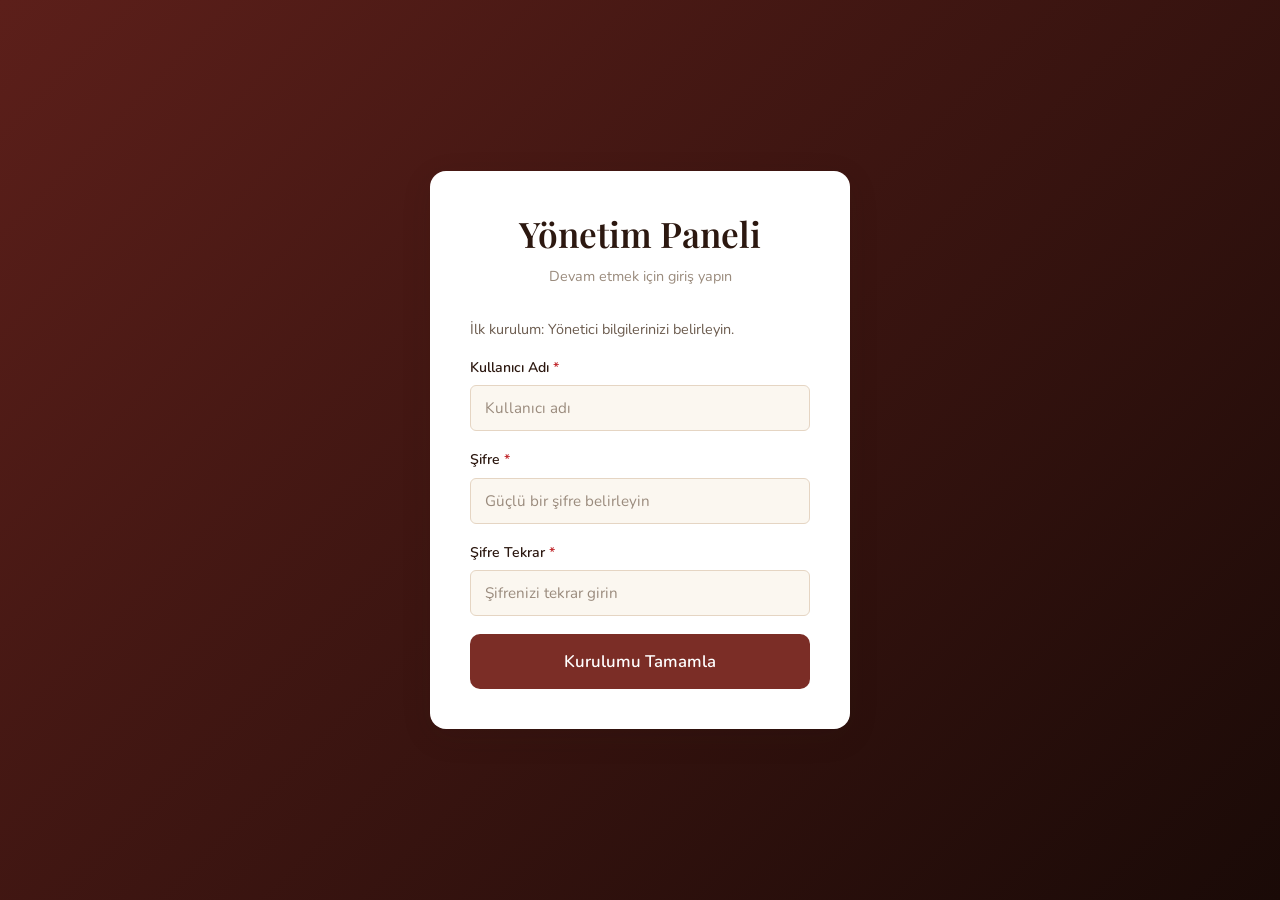
==== violette-y0netim-p4nel.html @ 355cd57f "Initial commit" ====
<!DOCTYPE html>
<html lang="tr">
<head>
    <meta charset="UTF-8">
    <meta name="viewport" content="width=device-width, initial-scale=1.0">
    <meta name="robots" content="noindex, nofollow, noarchive">
    <meta name="theme-color" content="#2C1810">
    <meta http-equiv="X-Content-Type-Options" content="nosniff">
    <meta http-equiv="X-Frame-Options" content="DENY">
    <meta name="referrer" content="no-referrer">
    <title>Yönetim</title>
    <link rel="icon" href="favicon.svg" type="image/svg+xml">
    <link rel="preconnect" href="https://fonts.googleapis.com">
    <link rel="preconnect" href="https://fonts.gstatic.com" crossorigin>
    <link href="https://fonts.googleapis.com/css2?family=Playfair+Display:wght@400;500;600;700&family=Nunito:wght@300;400;500;600;700&display=swap" rel="stylesheet">
    <link rel="stylesheet" href="css/style.css">
</head>
<body>

    <!-- GİRİŞ EKRANI -->
    <div class="admin-login-page" id="admin-login-page">
        <div class="admin-login-card">
            <h2>Yönetim Paneli</h2>
            <p class="subtitle">Devam etmek için giriş yapın</p>

            <!-- İLK KURULUM -->
            <div id="setup-section" style="display:none;">
                <p style="font-size:0.9rem;color:var(--text-light);margin-bottom:16px;">İlk kurulum: Yönetici bilgilerinizi belirleyin.</p>
                <div class="form-group">
                    <label>Kullanıcı Adı <span class="required">*</span></label>
                    <input type="text" class="form-input" id="setup-username" placeholder="Kullanıcı adı" maxlength="50" autocomplete="off">
                </div>
                <div class="form-group">
                    <label>Şifre <span class="required">*</span></label>
                    <input type="password" class="form-input" id="setup-password" placeholder="Güçlü bir şifre belirleyin" maxlength="100" autocomplete="new-password">
                </div>
                <div class="form-group">
                    <label>Şifre Tekrar <span class="required">*</span></label>
                    <input type="password" class="form-input" id="setup-password2" placeholder="Şifrenizi tekrar girin" maxlength="100" autocomplete="new-password">
                </div>
                <div class="login-error" id="setup-error"></div>
                <button class="btn btn-primary btn-block btn-lg" id="setup-btn" type="button">Kurulumu Tamamla</button>
            </div>

            <!-- GİRİŞ FORMU -->
            <form id="login-form" style="display:none;" autocomplete="off">
                <div class="login-error" id="login-error"></div>
                <div class="form-group">
                    <label>Kullanıcı Adı</label>
                    <input type="text" class="form-input" id="login-username" placeholder="Kullanıcı adınız" maxlength="50" autocomplete="off">
                </div>
                <div class="form-group">
                    <label>Şifre</label>
                    <input type="password" class="form-input" id="login-password" placeholder="Şifreniz" maxlength="100" autocomplete="off">
                </div>
                <button type="submit" class="btn btn-primary btn-block btn-lg">Giriş Yap</button>
            </form>

            <div id="lockout-section" style="display:none;">
                <p class="lockout-msg" id="lockout-msg">Çok fazla hatalı deneme. Lütfen bekleyin...</p>
            </div>
        </div>
    </div>

    <!-- ADMİN DASHBOARD -->
    <div class="admin-dashboard" id="admin-dashboard">
        <!-- MOBİL SİDEBAR TOGGLE -->
        <button class="admin-toggle-sidebar" id="toggle-sidebar" type="button">☰</button>

        <!-- SİDEBAR -->
        <aside class="admin-sidebar" id="admin-sidebar">
            <div class="sidebar-logo">
                <h3>Violette Butik</h3>
                <small>Yönetim Paneli</small>
            </div>
            <nav>
                <a href="#" class="active" data-section="dashboard-section">
                    📊 Dashboard
                </a>
                <a href="#" data-section="products-section">
                    🛍️ Ürünler
                </a>
                <a href="#" data-section="categories-section">
                    🏷️ Kategoriler
                </a>
                <a href="#" data-section="settings-section">
                    ⚙️ Ayarlar
                </a>
                <a href="#" data-section="export-section">
                    📤 Dışa Aktar
                </a>
                <a href="#" id="logout-btn" style="margin-top:20px; color: rgba(255,255,255,0.4);">
                    🚪 Çıkış Yap
                </a>
            </nav>
        </aside>

        <!-- ANA İÇERİK -->
        <main class="admin-main">
            <!-- DASHBOARD -->
            <div class="admin-section active" id="dashboard-section">
                <div class="admin-header">
                    <h1>Dashboard</h1>
                </div>
                <div class="admin-stats">
                    <div class="admin-stat-card">
                        <div class="stat-value" id="stat-products">0</div>
                        <div class="stat-label">Toplam Ürün</div>
                    </div>
                    <div class="admin-stat-card">
                        <div class="stat-value" id="stat-categories">0</div>
                        <div class="stat-label">Kategori</div>
                    </div>
                    <div class="admin-stat-card">
                        <div class="stat-value" id="stat-new">0</div>
                        <div class="stat-label">Yeni Ürün</div>
                    </div>
                    <div class="admin-stat-card">
                        <div class="stat-value" id="stat-sale">0</div>
                        <div class="stat-label">İndirimli</div>
                    </div>
                </div>
                <h3 style="margin-bottom:16px;">Son Eklenen Ürünler</h3>
                <div class="admin-table-wrapper">
                    <table class="admin-table" id="recent-products-table">
                        <thead>
                            <tr>
                                <th>Görsel</th>
                                <th>Ürün Adı</th>
                                <th>Kategori</th>
                                <th>Fiyat</th>
                                <th>İşlem</th>
                            </tr>
                        </thead>
                        <tbody id="recent-products-body"></tbody>
                    </table>
                </div>
            </div>

            <!-- ÜRÜNLER -->
            <div class="admin-section" id="products-section">
                <div class="admin-header">
                    <h1>Ürünler</h1>
                    <button class="btn btn-primary" id="btn-add-product" type="button">+ Yeni Ürün Ekle</button>
                </div>
                <div class="admin-table-wrapper">
                    <table class="admin-table">
                        <thead>
                            <tr>
                                <th>Görsel</th>
                                <th>Ürün Adı</th>
                                <th>Kategori</th>
                                <th>Fiyat</th>
                                <th>İndirimli</th>
                                <th>Durum</th>
                                <th>İşlem</th>
                            </tr>
                        </thead>
                        <tbody id="products-table-body"></tbody>
                    </table>
                </div>
                <div class="empty-state" id="products-empty" style="display:none;">
                    <h3>Henüz ürün eklenmemiş</h3>
                    <p>"Yeni Ürün Ekle" butonuyla ilk ürününüzü ekleyin.</p>
                </div>
            </div>

            <!-- KATEGORİLER -->
            <div class="admin-section" id="categories-section">
                <div class="admin-header">
                    <h1>Kategoriler</h1>
                </div>
                <div style="max-width:500px;">
                    <div class="form-group" style="display:flex;gap:10px;">
                        <input type="text" class="form-input" id="new-category-input" placeholder="Yeni kategori adı" maxlength="50">
                        <button class="btn btn-primary" id="btn-add-category" type="button">Ekle</button>
                    </div>
                    <div id="categories-list" style="margin-top:16px;"></div>
                </div>
            </div>

            <!-- AYARLAR -->
            <div class="admin-section" id="settings-section">
                <div class="admin-header">
                    <h1>Ayarlar</h1>
                </div>
                <div style="max-width:600px;">
                    <div class="form-group">
                        <label>Mağaza Adı</label>
                        <input type="text" class="form-input" id="setting-store-name" maxlength="100">
                    </div>
                    <div class="form-group">
                        <label>Slogan</label>
                        <input type="text" class="form-input" id="setting-tagline" maxlength="200">
                    </div>
                    <div class="form-group">
                        <label>WhatsApp Numara (ülke kodu ile, boşluksuz)</label>
                        <input type="text" class="form-input" id="setting-whatsapp" maxlength="20" placeholder="905XXXXXXXXX">
                    </div>
                    <h3 style="margin:24px 0 16px;">Hakkımızda İçeriği</h3>
                    <div class="form-group">
                        <label>Hikaye</label>
                        <textarea class="form-input" id="setting-about-story" rows="4"></textarea>
                    </div>
                    <div class="form-group">
                        <label>Misyon</label>
                        <textarea class="form-input" id="setting-about-mission" rows="3"></textarea>
                    </div>
                    <div class="form-group">
                        <label>Vizyon</label>
                        <textarea class="form-input" id="setting-about-vision" rows="3"></textarea>
                    </div>
                    <button class="btn btn-primary" id="btn-save-settings" type="button">Ayarları Kaydet</button>
                </div>
            </div>

            <!-- DIŞA AKTAR -->
            <div class="admin-section" id="export-section">
                <div class="admin-header">
                    <h1>Veriyi Dışa Aktar</h1>
                </div>
                <div style="max-width:600px;">
                    <p style="color:var(--text-light);margin-bottom:20px;">
                        Ürün verilerinizi <strong>data.js</strong> dosyası olarak dışa aktarın. 
                        Bu dosyayı projenizin <code>js/</code> klasörüne koyarak sitenizi güncelleyebilirsiniz.
                    </p>
                    <button class="btn btn-primary btn-lg" id="btn-export" type="button">📥 data.js Olarak İndir</button>
                    <br><br>
                    <h3 style="margin-bottom:12px;">Veri İçe Aktar</h3>
                    <p style="color:var(--text-light);margin-bottom:12px;">Mevcut bir data.js dosyasından veri yükleyin.</p>
                    <input type="file" id="import-file" accept=".js" style="display:none;">
                    <button class="btn btn-secondary" id="btn-import" type="button">📤 data.js Yükle</button>
                </div>
            </div>
        </main>
    </div>

    <!-- ÜRÜN EKLEME/DÜZENLEME MODAL -->
    <div class="modal-overlay" id="product-modal">
        <div class="modal" style="max-width:640px;">
            <div class="modal-header">
                <h3 id="product-modal-title">Yeni Ürün Ekle</h3>
                <button class="modal-close" id="close-product-modal" type="button">&times;</button>
            </div>
            <div class="modal-body">
                <form id="product-form" class="admin-product-form" novalidate>
                    <input type="hidden" id="product-edit-id">
                    <div class="form-group">
                        <label>Ürün Adı <span class="required">*</span></label>
                        <input type="text" class="form-input" id="product-name" placeholder="Ürün adını girin" required maxlength="150">
                    </div>
                    <div class="form-row">
                        <div class="form-group">
                            <label>Kategori <span class="required">*</span></label>
                            <select class="form-input" id="product-category" required>
                                <option value="">Kategori seçin</option>
                            </select>
                        </div>
                        <div class="form-group">
                            <label>Fiyat (₺) <span class="required">*</span></label>
                            <input type="number" class="form-input" id="product-price" placeholder="0.00" required min="0" step="0.01">
                        </div>
                    </div>
                    <div class="form-row">
                        <div class="form-group">
                            <label>İndirimli Fiyat (₺)</label>
                            <input type="number" class="form-input" id="product-discount-price" placeholder="Boş bırakılabilir" min="0" step="0.01">
                            <span class="form-hint">Boş bırakırsanız indirim gösterilmez</span>
                        </div>
                        <div class="form-group" style="display:flex;flex-direction:column;justify-content:center;gap:12px;padding-top:20px;">
                            <label class="checkbox-label">
                                <input type="checkbox" id="product-is-new"> Yeni Ürün
                            </label>
                            <label class="checkbox-label">
                                <input type="checkbox" id="product-is-bestseller"> Çok Satan
                            </label>
                        </div>
                    </div>
                    <div class="form-group">
                        <label>Açıklama</label>
                        <textarea class="form-input" id="product-description" rows="3" placeholder="Ürün açıklaması..." maxlength="1000"></textarea>
                    </div>
                    <div class="form-group">
                        <label>Ürün Görselleri</label>
                        <div class="image-upload-area" id="image-upload-area">
                            <p>📷 Görsel yüklemek için tıklayın veya sürükleyin</p>
                            <p style="font-size:0.8rem;">Maks. 3 görsel, JPEG/PNG/WebP</p>
                        </div>
                        <input type="file" id="image-file-input" accept="image/jpeg,image/png,image/webp" multiple style="display:none;">
                        <div class="image-previews" id="image-previews"></div>
                    </div>
                    <div class="modal-footer" style="padding:0;border:none;margin-top:8px;">
                        <button type="button" class="btn btn-secondary" id="cancel-product-btn">İptal</button>
                        <button type="submit" class="btn btn-primary">Kaydet</button>
                    </div>
                </form>
            </div>
        </div>
    </div>

    <!-- SİLME ONAY MODAL -->
    <div class="modal-overlay" id="delete-modal">
        <div class="modal" style="max-width:400px;">
            <div class="modal-header">
                <h3>Ürünü Sil</h3>
                <button class="modal-close" id="close-delete-modal" type="button">&times;</button>
            </div>
            <div class="modal-body">
                <p>Bu ürünü silmek istediğinize emin misiniz? Bu işlem geri alınamaz.</p>
                <p style="font-weight:600;margin-top:8px;" id="delete-product-name"></p>
            </div>
            <div class="modal-footer">
                <button class="btn btn-secondary" id="cancel-delete-btn" type="button">İptal</button>
                <button class="btn btn-danger" id="confirm-delete-btn" type="button">Evet, Sil</button>
            </div>
        </div>
    </div>

    <script src="js/data.js"></script>
    <script src="js/common.js"></script>
    <script src="js/admin.js"></script>
</body>
</html>
---- css/style.css ----
/* ============================================
   VIOLETTE BUTIK - ANA STIL DOSYASI
   Anadolu Motifli E-Ticaret Teması
   ============================================ */

/* ===== DEĞİŞKENLER ===== */
:root {
    --primary: #7B2D26;
    --primary-dark: #5C1F1A;
    --primary-light: #A04038;
    --secondary: #C8973E;
    --secondary-light: #D4AD5E;
    --secondary-dark: #A67B2E;
    --accent: #1B4B5A;
    --accent-light: #2A6B7E;
    --bg: #FBF7F0;
    --bg-alt: #F3E9DC;
    --bg-card: #FFFFFF;
    --text: #2C1810;
    --text-light: #6B5B4E;
    --text-muted: #9A8B7D;
    --border: #E5D5C3;
    --success: #2D6A4F;
    --danger: #C1292E;
    --shadow-sm: 0 1px 3px rgba(44,24,16,0.08);
    --shadow-md: 0 4px 12px rgba(44,24,16,0.1);
    --shadow-lg: 0 8px 30px rgba(44,24,16,0.12);
    --radius-sm: 6px;
    --radius-md: 10px;
    --radius-lg: 16px;
    --radius-xl: 24px;
    --transition: 0.3s cubic-bezier(0.4, 0, 0.2, 1);
    --font-heading: 'Playfair Display', Georgia, serif;
    --font-body: 'Nunito', -apple-system, BlinkMacSystemFont, sans-serif;
    --header-height: 72px;
    --container-max: 1200px;
}

/* ===== RESET ===== */
*, *::before, *::after { box-sizing: border-box; margin: 0; padding: 0; }
html { scroll-behavior: smooth; -webkit-text-size-adjust: 100%; font-size: 16px; }
body {
    font-family: var(--font-body);
    background: var(--bg);
    color: var(--text);
    line-height: 1.6;
    min-height: 100vh;
    overflow-x: hidden;
    -webkit-font-smoothing: antialiased;
}
img { max-width: 100%; height: auto; display: block; }
a { color: inherit; text-decoration: none; }
button { cursor: pointer; border: none; background: none; font-family: inherit; }
ul, ol { list-style: none; }
input, textarea, select { font-family: inherit; font-size: inherit; }

/* ===== TİPOGRAFİ ===== */
h1, h2, h3, h4, h5, h6 { font-family: var(--font-heading); font-weight: 600; line-height: 1.3; color: var(--text); }
h1 { font-size: clamp(1.8rem, 4vw, 2.8rem); }
h2 { font-size: clamp(1.5rem, 3vw, 2.2rem); }
h3 { font-size: clamp(1.2rem, 2.5vw, 1.6rem); }
h4 { font-size: 1.1rem; }
p { margin-bottom: 0.8rem; }
.text-center { text-align: center; }
.text-muted { color: var(--text-muted); }

/* ===== LAYOUT ===== */
.container {
    width: 100%;
    max-width: var(--container-max);
    margin: 0 auto;
    padding: 0 20px;
}
.page-content {
    padding-top: var(--header-height);
    min-height: 100vh;
}
.section {
    padding: 60px 0;
}
.section-header {
    text-align: center;
    margin-bottom: 40px;
}
.section-header h2 {
    position: relative;
    display: inline-block;
    padding-bottom: 12px;
}
.section-header h2::after {
    content: '';
    position: absolute;
    bottom: 0;
    left: 50%;
    transform: translateX(-50%);
    width: 60px;
    height: 3px;
    background: linear-gradient(90deg, var(--secondary), var(--primary));
    border-radius: 2px;
}
.section-header p {
    color: var(--text-light);
    margin-top: 10px;
    font-size: 1.05rem;
}

/* ===== TÜRK MOTİFLERİ - DEKORATİF ===== */
.motif-divider {
    height: 24px;
    background-image: url("data:image/svg+xml,%3Csvg xmlns='http://www.w3.org/2000/svg' width='60' height='24' viewBox='0 0 60 24'%3E%3Cpath d='M30 2 L34 10 L30 8 L26 10 Z' fill='%23C8973E'/%3E%3Cpath d='M30 22 L34 14 L30 16 L26 14 Z' fill='%237B2D26'/%3E%3Cpath d='M10 12 L15 8 L15 16 Z' fill='%23C8973E' opacity='0.5'/%3E%3Cpath d='M50 12 L45 8 L45 16 Z' fill='%23C8973E' opacity='0.5'/%3E%3C/svg%3E");
    background-repeat: repeat-x;
    background-position: center;
    opacity: 0.7;
    margin: 10px 0;
}
.motif-border-top {
    border-top: 3px solid var(--border);
    background-image: url("data:image/svg+xml,%3Csvg xmlns='http://www.w3.org/2000/svg' width='40' height='6' viewBox='0 0 40 6'%3E%3Crect x='0' y='0' width='10' height='6' fill='%237B2D26'/%3E%3Crect x='10' y='0' width='10' height='6' fill='%23C8973E'/%3E%3Crect x='20' y='0' width='10' height='6' fill='%237B2D26'/%3E%3Crect x='30' y='0' width='10' height='6' fill='%23C8973E'/%3E%3C/svg%3E");
    background-repeat: repeat-x;
    background-position: top center;
    background-size: 40px 4px;
    padding-top: 12px;
}
.decorative-pattern {
    position: absolute;
    pointer-events: none;
    opacity: 0.06;
    background-image: url("data:image/svg+xml,%3Csvg xmlns='http://www.w3.org/2000/svg' width='80' height='80' viewBox='0 0 80 80'%3E%3Cpath d='M40 8 C36 16 28 24 28 34 C28 42 33 46 40 46 C47 46 52 42 52 34 C52 24 44 16 40 8Z' fill='%237B2D26'/%3E%3Cpath d='M40 46 L40 62' stroke='%237B2D26' stroke-width='2'/%3E%3Cpath d='M34 58 Q40 54 46 58' fill='none' stroke='%237B2D26' stroke-width='1.5'/%3E%3C/svg%3E");
    background-repeat: repeat;
    background-size: 80px 80px;
}

/* ===== HEADER ===== */
.header {
    position: fixed;
    top: 0;
    left: 0;
    right: 0;
    height: var(--header-height);
    background: rgba(251, 247, 240, 0.97);
    backdrop-filter: blur(10px);
    border-bottom: 1px solid var(--border);
    z-index: 1000;
    transition: var(--transition);
}
.header.scrolled {
    box-shadow: var(--shadow-md);
}
.header-inner {
    display: flex;
    align-items: center;
    justify-content: space-between;
    height: 100%;
    max-width: var(--container-max);
    margin: 0 auto;
    padding: 0 20px;
}
.logo {
    display: flex;
    align-items: center;
    gap: 10px;
    font-family: var(--font-heading);
    font-size: 1.4rem;
    font-weight: 700;
    color: var(--primary);
}
.logo img {
    width: 36px;
    height: 36px;
}
.logo span {
    background: linear-gradient(135deg, var(--primary), var(--secondary-dark));
    -webkit-background-clip: text;
    -webkit-text-fill-color: transparent;
    background-clip: text;
}
.nav-desktop {
    display: flex;
    align-items: center;
    gap: 32px;
}
.nav-desktop a {
    font-size: 0.92rem;
    font-weight: 600;
    color: var(--text-light);
    transition: var(--transition);
    position: relative;
    padding: 4px 0;
}
.nav-desktop a::after {
    content: '';
    position: absolute;
    bottom: -2px;
    left: 0;
    width: 0;
    height: 2px;
    background: var(--secondary);
    transition: var(--transition);
}
.nav-desktop a:hover, .nav-desktop a.active {
    color: var(--primary);
}
.nav-desktop a:hover::after, .nav-desktop a.active::after {
    width: 100%;
}
.header-actions {
    display: flex;
    align-items: center;
    gap: 16px;
}
.cart-btn {
    position: relative;
    display: flex;
    align-items: center;
    gap: 6px;
    padding: 8px 16px;
    background: var(--primary);
    color: #fff;
    border-radius: var(--radius-md);
    font-weight: 600;
    font-size: 0.9rem;
    transition: var(--transition);
}
.cart-btn:hover {
    background: var(--primary-dark);
    transform: translateY(-1px);
}
.cart-btn svg {
    width: 20px;
    height: 20px;
}
.cart-badge {
    position: absolute;
    top: -6px;
    right: -6px;
    background: var(--secondary);
    color: #fff;
    font-size: 0.7rem;
    font-weight: 700;
    width: 20px;
    height: 20px;
    border-radius: 50%;
    display: flex;
    align-items: center;
    justify-content: center;
    border: 2px solid var(--bg);
}
.cart-badge:empty, .cart-badge[data-count="0"] { display: none; }

/* ===== MOBİL MENÜ ===== */
.hamburger {
    display: none;
    flex-direction: column;
    gap: 5px;
    padding: 8px;
    z-index: 1010;
}
.hamburger span {
    display: block;
    width: 24px;
    height: 2.5px;
    background: var(--text);
    border-radius: 2px;
    transition: var(--transition);
}
.hamburger.active span:nth-child(1) { transform: rotate(45deg) translate(5px, 5px); }
.hamburger.active span:nth-child(2) { opacity: 0; }
.hamburger.active span:nth-child(3) { transform: rotate(-45deg) translate(5px, -5px); }

.mobile-nav {
    display: none;
    position: fixed;
    top: 0;
    left: 0;
    right: 0;
    bottom: 0;
    background: rgba(44, 24, 16, 0.5);
    z-index: 999;
    opacity: 0;
    visibility: hidden;
    transition: var(--transition);
}
.mobile-nav.active {
    opacity: 1;
    visibility: visible;
}
.mobile-nav-content {
    position: absolute;
    top: 0;
    right: 0;
    width: 280px;
    height: 100%;
    background: var(--bg);
    padding: 80px 24px 24px;
    transform: translateX(100%);
    transition: var(--transition);
    overflow-y: auto;
}
.mobile-nav.active .mobile-nav-content {
    transform: translateX(0);
}
.mobile-nav-content a {
    display: block;
    padding: 14px 0;
    font-size: 1.05rem;
    font-weight: 600;
    color: var(--text);
    border-bottom: 1px solid var(--border);
    transition: var(--transition);
}
.mobile-nav-content a:hover {
    color: var(--primary);
    padding-left: 8px;
}

/* ===== HERO ===== */
.hero {
    position: relative;
    min-height: 520px;
    display: flex;
    align-items: center;
    background: linear-gradient(135deg, var(--primary) 0%, var(--primary-dark) 50%, #3D1510 100%);
    overflow: hidden;
}
.hero .decorative-pattern {
    inset: 0;
    opacity: 0.08;
}
.hero-content {
    position: relative;
    z-index: 2;
    color: #fff;
    text-align: center;
    width: 100%;
    padding: 40px 20px;
}
.hero-content h1 {
    color: #fff;
    font-size: clamp(2rem, 5vw, 3.5rem);
    margin-bottom: 16px;
    text-shadow: 0 2px 20px rgba(0,0,0,0.3);
}
.hero-content .tagline {
    font-family: var(--font-heading);
    font-size: clamp(1rem, 2.5vw, 1.4rem);
    color: var(--secondary-light);
    margin-bottom: 30px;
    font-style: italic;
}
.hero-cta {
    display: inline-flex;
    align-items: center;
    gap: 8px;
    padding: 14px 36px;
    background: var(--secondary);
    color: #fff;
    font-weight: 700;
    font-size: 1rem;
    border-radius: var(--radius-xl);
    transition: var(--transition);
    box-shadow: 0 4px 20px rgba(200,151,62,0.4);
}
.hero-cta:hover {
    background: var(--secondary-dark);
    transform: translateY(-2px);
    box-shadow: 0 6px 25px rgba(200,151,62,0.5);
}
.hero-ornament {
    position: absolute;
    width: 200px;
    height: 200px;
    opacity: 0.1;
}
.hero-ornament.left {
    left: -40px;
    bottom: -40px;
    background: url("data:image/svg+xml,%3Csvg xmlns='http://www.w3.org/2000/svg' viewBox='0 0 200 200'%3E%3Ccircle cx='100' cy='100' r='90' fill='none' stroke='%23C8973E' stroke-width='2'/%3E%3Ccircle cx='100' cy='100' r='60' fill='none' stroke='%23C8973E' stroke-width='1.5'/%3E%3Cpath d='M100 20 L110 50 L140 50 L115 68 L125 98 L100 80 L75 98 L85 68 L60 50 L90 50Z' fill='%23C8973E' opacity='0.5'/%3E%3C/svg%3E") no-repeat center/contain;
}
.hero-ornament.right {
    right: -40px;
    top: -40px;
    background: url("data:image/svg+xml,%3Csvg xmlns='http://www.w3.org/2000/svg' viewBox='0 0 200 200'%3E%3Ccircle cx='100' cy='100' r='90' fill='none' stroke='%23C8973E' stroke-width='2'/%3E%3Ccircle cx='100' cy='100' r='60' fill='none' stroke='%23C8973E' stroke-width='1.5'/%3E%3Cpath d='M100 20 L110 50 L140 50 L115 68 L125 98 L100 80 L75 98 L85 68 L60 50 L90 50Z' fill='%23C8973E' opacity='0.5'/%3E%3C/svg%3E") no-repeat center/contain;
}

/* ===== KATEGORİLER ===== */
.categories-grid {
    display: grid;
    grid-template-columns: repeat(auto-fill, minmax(150px, 1fr));
    gap: 16px;
}
.category-card {
    position: relative;
    text-align: center;
    padding: 28px 16px;
    background: var(--bg-card);
    border-radius: var(--radius-md);
    border: 1px solid var(--border);
    cursor: pointer;
    transition: var(--transition);
    overflow: hidden;
}
.category-card::before {
    content: '';
    position: absolute;
    top: 0;
    left: 0;
    right: 0;
    height: 3px;
    background: linear-gradient(90deg, var(--primary), var(--secondary));
    transform: scaleX(0);
    transition: var(--transition);
}
.category-card:hover::before {
    transform: scaleX(1);
}
.category-card:hover {
    transform: translateY(-4px);
    box-shadow: var(--shadow-md);
    border-color: var(--secondary);
}
.category-card .cat-icon {
    font-size: 2rem;
    margin-bottom: 10px;
    display: block;
}
.category-card .cat-name {
    font-weight: 600;
    font-size: 0.95rem;
    color: var(--text);
}
.category-card .cat-count {
    font-size: 0.8rem;
    color: var(--text-muted);
    margin-top: 4px;
}

/* ===== ÜRÜN KARTLARI ===== */
.products-grid {
    display: grid;
    grid-template-columns: repeat(auto-fill, minmax(260px, 1fr));
    gap: 24px;
}
.product-card {
    background: var(--bg-card);
    border-radius: var(--radius-md);
    overflow: hidden;
    border: 1px solid var(--border);
    transition: var(--transition);
    position: relative;
}
.product-card:hover {
    transform: translateY(-6px);
    box-shadow: var(--shadow-lg);
}
.product-card-image {
    position: relative;
    aspect-ratio: 3/4;
    overflow: hidden;
    background: var(--bg-alt);
}
.product-card-image img {
    width: 100%;
    height: 100%;
    object-fit: cover;
    transition: transform 0.5s ease;
}
.product-card:hover .product-card-image img {
    transform: scale(1.05);
}
.product-card-image .placeholder-img {
    width: 100%;
    height: 100%;
    display: flex;
    align-items: center;
    justify-content: center;
    background: linear-gradient(135deg, var(--bg-alt), var(--border));
    color: var(--text-muted);
    font-size: 3rem;
}
.product-badges {
    position: absolute;
    top: 10px;
    left: 10px;
    display: flex;
    flex-direction: column;
    gap: 6px;
    z-index: 2;
}
.badge {
    display: inline-block;
    padding: 4px 10px;
    font-size: 0.72rem;
    font-weight: 700;
    text-transform: uppercase;
    letter-spacing: 0.5px;
    border-radius: var(--radius-sm);
    color: #fff;
}
.badge-new { background: var(--accent); }
.badge-sale { background: var(--danger); }
.badge-bestseller { background: var(--secondary-dark); }
.product-card-quick {
    position: absolute;
    bottom: 10px;
    right: 10px;
    z-index: 2;
    padding: 10px 16px;
    background: var(--primary);
    color: #fff;
    border-radius: var(--radius-md);
    font-size: 0.85rem;
    font-weight: 600;
    opacity: 0;
    transform: translateY(10px);
    transition: var(--transition);
}
.product-card:hover .product-card-quick {
    opacity: 1;
    transform: translateY(0);
}
.product-card-quick:hover {
    background: var(--primary-dark);
}
.product-card-info {
    padding: 16px;
}
.product-card-category {
    font-size: 0.78rem;
    color: var(--text-muted);
    text-transform: uppercase;
    letter-spacing: 0.5px;
    margin-bottom: 6px;
}
.product-card-name {
    font-family: var(--font-heading);
    font-size: 1.05rem;
    font-weight: 600;
    margin-bottom: 8px;
    display: -webkit-box;
    -webkit-line-clamp: 2;
    line-clamp: 2;
    -webkit-box-orient: vertical;
    overflow: hidden;
}
.product-card-name a:hover {
    color: var(--primary);
}
.product-card-price {
    display: flex;
    align-items: center;
    gap: 8px;
    flex-wrap: wrap;
}
.price-current {
    font-size: 1.15rem;
    font-weight: 700;
    color: var(--primary);
}
.price-original {
    font-size: 0.9rem;
    color: var(--text-muted);
    text-decoration: line-through;
}
.price-discount-pct {
    font-size: 0.75rem;
    font-weight: 700;
    color: var(--danger);
    background: rgba(193, 41, 46, 0.1);
    padding: 2px 6px;
    border-radius: 4px;
}

/* ===== ÜRÜN DETAY ===== */
.product-detail {
    display: grid;
    grid-template-columns: 1fr 1fr;
    gap: 40px;
    align-items: start;
}
.product-gallery {
    position: sticky;
    top: calc(var(--header-height) + 20px);
}
.product-gallery-main {
    aspect-ratio: 3/4;
    border-radius: var(--radius-md);
    overflow: hidden;
    background: var(--bg-alt);
    margin-bottom: 12px;
}
.product-gallery-main img {
    width: 100%;
    height: 100%;
    object-fit: cover;
}
.product-gallery-thumbs {
    display: flex;
    gap: 8px;
    overflow-x: auto;
}
.product-gallery-thumbs img {
    width: 70px;
    height: 90px;
    object-fit: cover;
    border-radius: var(--radius-sm);
    cursor: pointer;
    border: 2px solid transparent;
    transition: var(--transition);
    flex-shrink: 0;
}
.product-gallery-thumbs img.active, .product-gallery-thumbs img:hover {
    border-color: var(--primary);
}
.product-info { padding-top: 10px; }
.product-info .product-category-label {
    font-size: 0.85rem;
    color: var(--secondary-dark);
    text-transform: uppercase;
    letter-spacing: 1px;
    font-weight: 600;
    margin-bottom: 8px;
}
.product-info h1 {
    margin-bottom: 16px;
}
.product-price-block {
    display: flex;
    align-items: baseline;
    gap: 12px;
    margin-bottom: 20px;
    padding-bottom: 20px;
    border-bottom: 1px solid var(--border);
}
.product-price-block .price-current {
    font-size: 1.8rem;
}
.product-price-block .price-original {
    font-size: 1.1rem;
}
.product-description {
    color: var(--text-light);
    margin-bottom: 24px;
    line-height: 1.8;
}
.quantity-selector {
    display: flex;
    align-items: center;
    gap: 0;
    margin-bottom: 20px;
}
.quantity-selector button {
    width: 40px;
    height: 40px;
    display: flex;
    align-items: center;
    justify-content: center;
    background: var(--bg-alt);
    border: 1px solid var(--border);
    font-size: 1.2rem;
    font-weight: 600;
    transition: var(--transition);
}
.quantity-selector button:first-child { border-radius: var(--radius-sm) 0 0 var(--radius-sm); }
.quantity-selector button:last-child { border-radius: 0 var(--radius-sm) var(--radius-sm) 0; }
.quantity-selector button:hover { background: var(--border); }
.quantity-selector input {
    width: 50px;
    height: 40px;
    text-align: center;
    border: 1px solid var(--border);
    border-left: none;
    border-right: none;
    font-weight: 600;
    background: var(--bg-card);
    -moz-appearance: textfield;
    appearance: textfield;
}
.quantity-selector input::-webkit-outer-spin-button,
.quantity-selector input::-webkit-inner-spin-button { -webkit-appearance: none; appearance: none; }
.btn-add-cart {
    width: 100%;
    padding: 16px 24px;
    background: var(--primary);
    color: #fff;
    font-size: 1.05rem;
    font-weight: 700;
    border-radius: var(--radius-md);
    transition: var(--transition);
    display: flex;
    align-items: center;
    justify-content: center;
    gap: 10px;
}
.btn-add-cart:hover {
    background: var(--primary-dark);
    transform: translateY(-2px);
    box-shadow: 0 4px 15px rgba(123,45,38,0.3);
}
.btn-add-cart svg { width: 22px; height: 22px; }

/* ===== SEPET ===== */
.cart-page { padding: 30px 0 60px; }
.cart-empty {
    text-align: center;
    padding: 80px 20px;
}
.cart-empty svg { width: 80px; height: 80px; color: var(--text-muted); margin-bottom: 20px; }
.cart-empty h2 { margin-bottom: 10px; }
.cart-empty p { color: var(--text-light); margin-bottom: 24px; }
.cart-layout {
    display: grid;
    grid-template-columns: 1fr 360px;
    gap: 30px;
    align-items: start;
}
.cart-items { display: flex; flex-direction: column; gap: 16px; }
.cart-item {
    display: grid;
    grid-template-columns: 90px 1fr auto;
    gap: 16px;
    padding: 16px;
    background: var(--bg-card);
    border-radius: var(--radius-md);
    border: 1px solid var(--border);
    align-items: center;
}
.cart-item-img {
    width: 90px;
    height: 110px;
    border-radius: var(--radius-sm);
    overflow: hidden;
    background: var(--bg-alt);
}
.cart-item-img img { width: 100%; height: 100%; object-fit: cover; }
.cart-item-details h4 { margin-bottom: 4px; }
.cart-item-details .item-category { font-size: 0.8rem; color: var(--text-muted); margin-bottom: 8px; }
.cart-item-details .item-price { font-weight: 700; color: var(--primary); }
.cart-item-actions {
    display: flex;
    flex-direction: column;
    align-items: flex-end;
    gap: 10px;
}
.cart-item-remove {
    color: var(--text-muted);
    font-size: 0.85rem;
    transition: var(--transition);
}
.cart-item-remove:hover { color: var(--danger); }
.cart-summary {
    background: var(--bg-card);
    border-radius: var(--radius-md);
    border: 1px solid var(--border);
    padding: 24px;
    position: sticky;
    top: calc(var(--header-height) + 20px);
}
.cart-summary h3 { margin-bottom: 20px; padding-bottom: 12px; border-bottom: 1px solid var(--border); }
.cart-summary-row {
    display: flex;
    justify-content: space-between;
    padding: 8px 0;
    font-size: 0.95rem;
}
.cart-summary-row.total {
    font-size: 1.2rem;
    font-weight: 700;
    color: var(--primary);
    border-top: 2px solid var(--border);
    margin-top: 12px;
    padding-top: 16px;
}
.btn-checkout {
    width: 100%;
    margin-top: 20px;
    padding: 16px;
    background: var(--success);
    color: #fff;
    font-size: 1.05rem;
    font-weight: 700;
    border-radius: var(--radius-md);
    transition: var(--transition);
    display: flex;
    align-items: center;
    justify-content: center;
    gap: 8px;
}
.btn-checkout:hover {
    background: #245A42;
    transform: translateY(-2px);
}

/* ===== HAKKIMIZDA ===== */
.about-hero {
    position: relative;
    padding: 80px 20px;
    background: linear-gradient(135deg, var(--primary), var(--primary-dark));
    color: #fff;
    text-align: center;
    overflow: hidden;
}
.about-hero h1 { color: #fff; margin-bottom: 12px; }
.about-hero p { color: var(--secondary-light); font-size: 1.1rem; }
.about-section {
    padding: 50px 0;
}
.about-grid {
    display: grid;
    grid-template-columns: 1fr 1fr;
    gap: 40px;
    align-items: center;
}
.about-text h2 {
    margin-bottom: 16px;
    color: var(--primary);
}
.about-text p {
    color: var(--text-light);
    line-height: 1.8;
}
.about-values {
    display: grid;
    grid-template-columns: 1fr 1fr;
    gap: 20px;
    margin-top: 30px;
}
.about-value-card {
    padding: 24px;
    background: var(--bg-card);
    border-radius: var(--radius-md);
    border: 1px solid var(--border);
    text-align: center;
    transition: var(--transition);
}
.about-value-card:hover {
    transform: translateY(-4px);
    box-shadow: var(--shadow-md);
}
.about-value-card .value-icon {
    font-size: 2rem;
    margin-bottom: 12px;
    display: block;
}
.about-value-card h4 { margin-bottom: 8px; }
.about-value-card p { font-size: 0.9rem; color: var(--text-light); margin-bottom: 0; }
.about-image-block {
    border-radius: var(--radius-lg);
    overflow: hidden;
    background: linear-gradient(135deg, var(--bg-alt), var(--border));
    aspect-ratio: 4/3;
    display: flex;
    align-items: center;
    justify-content: center;
}
.about-image-block .about-pattern {
    width: 100%;
    height: 100%;
    background-image: url("data:image/svg+xml,%3Csvg xmlns='http://www.w3.org/2000/svg' width='100' height='100' viewBox='0 0 100 100'%3E%3Cpath d='M50 10 C45 20 35 30 35 42 C35 52 42 58 50 58 C58 58 65 52 65 42 C65 30 55 20 50 10Z' fill='%237B2D26' opacity='0.15'/%3E%3Cpath d='M50 58 L50 78' stroke='%237B2D26' opacity='0.15' stroke-width='2'/%3E%3Cpath d='M42 72 Q50 66 58 72' fill='none' stroke='%237B2D26' opacity='0.15' stroke-width='1.5'/%3E%3C/svg%3E");
    background-repeat: repeat;
}

/* ===== MODAL ===== */
.modal-overlay {
    position: fixed;
    inset: 0;
    background: rgba(44, 24, 16, 0.6);
    backdrop-filter: blur(4px);
    z-index: 2000;
    display: flex;
    align-items: center;
    justify-content: center;
    padding: 20px;
    opacity: 0;
    visibility: hidden;
    transition: var(--transition);
}
.modal-overlay.active {
    opacity: 1;
    visibility: visible;
}
.modal {
    background: var(--bg-card);
    border-radius: var(--radius-lg);
    width: 100%;
    max-width: 520px;
    max-height: 90vh;
    overflow-y: auto;
    transform: scale(0.95) translateY(10px);
    transition: var(--transition);
}
.modal-overlay.active .modal {
    transform: scale(1) translateY(0);
}
.modal-header {
    display: flex;
    align-items: center;
    justify-content: space-between;
    padding: 20px 24px;
    border-bottom: 1px solid var(--border);
}
.modal-header h3 { margin: 0; }
.modal-close {
    width: 32px;
    height: 32px;
    display: flex;
    align-items: center;
    justify-content: center;
    border-radius: 50%;
    font-size: 1.3rem;
    color: var(--text-muted);
    transition: var(--transition);
}
.modal-close:hover { background: var(--bg-alt); color: var(--text); }
.modal-body { padding: 24px; }
.modal-footer {
    padding: 16px 24px;
    border-top: 1px solid var(--border);
    display: flex;
    gap: 12px;
    justify-content: flex-end;
}

/* ===== FORMLAR ===== */
.form-group {
    margin-bottom: 18px;
}
.form-group label {
    display: block;
    font-size: 0.88rem;
    font-weight: 600;
    margin-bottom: 6px;
    color: var(--text);
}
.form-group label .required {
    color: var(--danger);
}
.form-input {
    width: 100%;
    padding: 12px 14px;
    border: 1.5px solid var(--border);
    border-radius: var(--radius-sm);
    background: var(--bg);
    transition: var(--transition);
    font-size: 0.95rem;
    color: var(--text);
}
.form-input:focus {
    outline: none;
    border-color: var(--primary);
    box-shadow: 0 0 0 3px rgba(123, 45, 38, 0.1);
}
.form-input::placeholder { color: var(--text-muted); }
textarea.form-input { resize: vertical; min-height: 80px; }
select.form-input {
    -webkit-appearance: none;
    -moz-appearance: none;
    appearance: none;
    background-image: url("data:image/svg+xml,%3Csvg xmlns='http://www.w3.org/2000/svg' width='12' height='8' viewBox='0 0 12 8'%3E%3Cpath d='M1 1 L6 6 L11 1' stroke='%236B5B4E' stroke-width='2' fill='none'/%3E%3C/svg%3E");
    background-repeat: no-repeat;
    background-position: right 12px center;
    padding-right: 36px;
}
.form-row {
    display: grid;
    grid-template-columns: 1fr 1fr;
    gap: 16px;
}
.form-hint {
    font-size: 0.78rem;
    color: var(--text-muted);
    margin-top: 4px;
}

/* ===== BUTONLAR ===== */
.btn {
    display: inline-flex;
    align-items: center;
    justify-content: center;
    gap: 8px;
    padding: 12px 24px;
    font-weight: 600;
    font-size: 0.95rem;
    border-radius: var(--radius-md);
    transition: var(--transition);
    white-space: nowrap;
}
.btn-primary { background: var(--primary); color: #fff; }
.btn-primary:hover { background: var(--primary-dark); transform: translateY(-1px); }
.btn-secondary { background: var(--bg-alt); color: var(--text); border: 1px solid var(--border); }
.btn-secondary:hover { background: var(--border); }
.btn-success { background: var(--success); color: #fff; }
.btn-success:hover { background: #245A42; }
.btn-danger { background: var(--danger); color: #fff; }
.btn-danger:hover { background: #A12024; }
.btn-outline {
    background: transparent;
    border: 2px solid var(--primary);
    color: var(--primary);
}
.btn-outline:hover { background: var(--primary); color: #fff; }
.btn-sm { padding: 8px 16px; font-size: 0.85rem; }
.btn-lg { padding: 16px 32px; font-size: 1.05rem; }
.btn-block { width: 100%; }

/* ===== TOAST BİLDİRİMLER ===== */
.toast-container {
    position: fixed;
    top: calc(var(--header-height) + 12px);
    right: 16px;
    z-index: 3000;
    display: flex;
    flex-direction: column;
    gap: 8px;
}
.toast {
    padding: 14px 20px;
    background: var(--text);
    color: #fff;
    border-radius: var(--radius-md);
    font-size: 0.9rem;
    font-weight: 500;
    box-shadow: var(--shadow-lg);
    transform: translateX(120%);
    transition: var(--transition);
    max-width: 340px;
    display: flex;
    align-items: center;
    gap: 10px;
}
.toast.show { transform: translateX(0); }
.toast.success { background: var(--success); }
.toast.error { background: var(--danger); }

/* ===== FOOTER ===== */
.footer {
    background: var(--text);
    color: #fff;
    padding: 50px 0 0;
    margin-top: 40px;
}
.footer-grid {
    display: grid;
    grid-template-columns: 2fr 1fr 1fr 1fr;
    gap: 30px;
    padding-bottom: 40px;
    border-bottom: 1px solid rgba(255,255,255,0.1);
}
.footer-col h4 {
    color: var(--secondary-light);
    font-family: var(--font-heading);
    margin-bottom: 16px;
    font-size: 1.1rem;
}
.footer-col p {
    color: rgba(255,255,255,0.7);
    font-size: 0.9rem;
    line-height: 1.7;
}
.footer-col a {
    display: block;
    color: rgba(255,255,255,0.7);
    font-size: 0.9rem;
    padding: 4px 0;
    transition: var(--transition);
}
.footer-col a:hover {
    color: var(--secondary-light);
    padding-left: 6px;
}
.footer-logo {
    display: flex;
    align-items: center;
    gap: 10px;
    margin-bottom: 14px;
}
.footer-logo img { width: 32px; height: 32px; }
.footer-logo span {
    font-family: var(--font-heading);
    font-size: 1.2rem;
    font-weight: 700;
    color: var(--secondary-light);
}
.footer-bottom {
    padding: 20px 0;
    text-align: center;
    font-size: 0.85rem;
    color: rgba(255,255,255,0.5);
}

/* ===== ADMİN PANELİ ===== */
.admin-login-page {
    min-height: 100vh;
    display: flex;
    align-items: center;
    justify-content: center;
    background: linear-gradient(135deg, var(--primary-dark), #1a0a07);
    padding: 20px;
}
.admin-login-card {
    background: var(--bg-card);
    border-radius: var(--radius-lg);
    padding: 40px;
    width: 100%;
    max-width: 420px;
    box-shadow: var(--shadow-lg);
}
.admin-login-card h2 {
    text-align: center;
    margin-bottom: 8px;
}
.admin-login-card .subtitle {
    text-align: center;
    color: var(--text-muted);
    font-size: 0.9rem;
    margin-bottom: 30px;
}
.admin-login-card .login-error {
    background: rgba(193,41,46,0.1);
    color: var(--danger);
    padding: 10px 14px;
    border-radius: var(--radius-sm);
    font-size: 0.85rem;
    margin-bottom: 16px;
    display: none;
}
.admin-login-card .login-error.show { display: block; }
.admin-login-card .lockout-msg {
    text-align: center;
    color: var(--danger);
    font-weight: 600;
    padding: 20px;
}
.admin-dashboard {
    display: none;
}
.admin-dashboard.active { display: block; }
.admin-sidebar {
    position: fixed;
    top: 0;
    left: 0;
    width: 240px;
    height: 100%;
    background: var(--text);
    color: #fff;
    padding: 20px 0;
    z-index: 100;
    overflow-y: auto;
}
.admin-sidebar .sidebar-logo {
    padding: 0 20px 20px;
    border-bottom: 1px solid rgba(255,255,255,0.1);
    margin-bottom: 16px;
}
.admin-sidebar .sidebar-logo h3 {
    color: var(--secondary-light);
    font-size: 1rem;
}
.admin-sidebar .sidebar-logo small {
    color: rgba(255,255,255,0.5);
    font-size: 0.75rem;
}
.admin-sidebar nav a {
    display: flex;
    align-items: center;
    gap: 10px;
    padding: 12px 20px;
    color: rgba(255,255,255,0.7);
    font-size: 0.9rem;
    transition: var(--transition);
}
.admin-sidebar nav a:hover, .admin-sidebar nav a.active {
    color: #fff;
    background: rgba(255,255,255,0.1);
}
.admin-sidebar nav a svg { width: 18px; height: 18px; }
.admin-main {
    margin-left: 240px;
    padding: 24px;
    min-height: 100vh;
    background: var(--bg);
}
.admin-header {
    display: flex;
    align-items: center;
    justify-content: space-between;
    margin-bottom: 24px;
    flex-wrap: wrap;
    gap: 12px;
}
.admin-header h1 { font-size: 1.6rem; }
.admin-table-wrapper {
    overflow-x: auto;
    background: var(--bg-card);
    border-radius: var(--radius-md);
    border: 1px solid var(--border);
}
.admin-table {
    width: 100%;
    border-collapse: collapse;
}
.admin-table th {
    background: var(--bg-alt);
    padding: 12px 16px;
    text-align: left;
    font-size: 0.82rem;
    font-weight: 700;
    text-transform: uppercase;
    letter-spacing: 0.5px;
    color: var(--text-light);
    border-bottom: 2px solid var(--border);
    white-space: nowrap;
}
.admin-table td {
    padding: 12px 16px;
    border-bottom: 1px solid var(--border);
    font-size: 0.9rem;
    vertical-align: middle;
}
.admin-table tr:last-child td { border-bottom: none; }
.admin-table tr:hover td { background: rgba(243, 233, 220, 0.4); }
.admin-table .product-thumb {
    width: 50px;
    height: 60px;
    object-fit: cover;
    border-radius: 4px;
    background: var(--bg-alt);
}
.admin-table .actions {
    display: flex;
    gap: 8px;
}
.admin-table .actions button {
    padding: 6px 10px;
    font-size: 0.8rem;
    border-radius: 4px;
}
.admin-stats {
    display: grid;
    grid-template-columns: repeat(auto-fit, minmax(200px, 1fr));
    gap: 16px;
    margin-bottom: 24px;
}
.admin-stat-card {
    background: var(--bg-card);
    padding: 20px;
    border-radius: var(--radius-md);
    border: 1px solid var(--border);
}
.admin-stat-card .stat-value {
    font-size: 2rem;
    font-weight: 700;
    color: var(--primary);
    font-family: var(--font-heading);
}
.admin-stat-card .stat-label {
    font-size: 0.85rem;
    color: var(--text-muted);
    margin-top: 4px;
}
.admin-section { display: none; }
.admin-section.active { display: block; }

.admin-product-form .image-upload-area {
    border: 2px dashed var(--border);
    border-radius: var(--radius-md);
    padding: 30px;
    text-align: center;
    cursor: pointer;
    transition: var(--transition);
    background: var(--bg);
}
.admin-product-form .image-upload-area:hover {
    border-color: var(--primary);
    background: rgba(123,45,38,0.03);
}
.admin-product-form .image-upload-area p {
    color: var(--text-muted);
    font-size: 0.9rem;
}
.admin-product-form .image-previews {
    display: flex;
    gap: 10px;
    flex-wrap: wrap;
    margin-top: 12px;
}
.admin-product-form .image-preview-item {
    position: relative;
    width: 80px;
    height: 100px;
    border-radius: var(--radius-sm);
    overflow: hidden;
}
.admin-product-form .image-preview-item img {
    width: 100%;
    height: 100%;
    object-fit: cover;
}
.admin-product-form .image-preview-item .remove-img {
    position: absolute;
    top: 2px;
    right: 2px;
    width: 20px;
    height: 20px;
    background: var(--danger);
    color: #fff;
    border-radius: 50%;
    font-size: 0.7rem;
    display: flex;
    align-items: center;
    justify-content: center;
}

/* ===== EMPTY STATES ===== */
.empty-state {
    text-align: center;
    padding: 60px 20px;
    color: var(--text-muted);
}
.empty-state svg {
    width: 64px;
    height: 64px;
    margin-bottom: 16px;
    opacity: 0.5;
}
.empty-state h3 { margin-bottom: 8px; color: var(--text-light); }
.empty-state p { font-size: 0.95rem; }

/* ===== LOADING ===== */
.skeleton {
    background: linear-gradient(90deg, var(--bg-alt) 25%, var(--bg) 50%, var(--bg-alt) 75%);
    background-size: 200% 100%;
    animation: skeleton-loading 1.5s infinite;
    border-radius: var(--radius-sm);
}
@keyframes skeleton-loading {
    0% { background-position: 200% 0; }
    100% { background-position: -200% 0; }
}

/* ===== ANİMASYONLAR ===== */
@keyframes fadeInUp {
    from { opacity: 0; transform: translateY(20px); }
    to { opacity: 1; transform: translateY(0); }
}
@keyframes fadeIn {
    from { opacity: 0; }
    to { opacity: 1; }
}
@keyframes scaleIn {
    from { transform: scale(0.8); opacity: 0; }
    to { transform: scale(1); opacity: 1; }
}
@keyframes cartBounce {
    0%, 100% { transform: scale(1); }
    50% { transform: scale(1.2); }
}
.animate-in {
    animation: fadeInUp 0.5s ease forwards;
    opacity: 0;
}
.cart-bounce { animation: cartBounce 0.3s ease; }

/* ===== BREADCRUMB ===== */
.breadcrumb {
    display: flex;
    align-items: center;
    gap: 8px;
    padding: 16px 0;
    font-size: 0.85rem;
    color: var(--text-muted);
}
.breadcrumb a:hover { color: var(--primary); }
.breadcrumb .separator { opacity: 0.5; }

/* ===== RESPONSIVE ===== */
@media (max-width: 1024px) {
    .product-detail { grid-template-columns: 1fr; gap: 24px; }
    .product-gallery { position: static; }
    .cart-layout { grid-template-columns: 1fr; }
    .cart-summary { position: static; }
    .footer-grid { grid-template-columns: 1fr 1fr; }
    .about-grid { grid-template-columns: 1fr; }
    .admin-sidebar { width: 200px; }
    .admin-main { margin-left: 200px; }
}

@media (max-width: 768px) {
    :root { --header-height: 60px; }
    .nav-desktop { display: none; }
    .hamburger { display: flex; }
    .mobile-nav { display: block; }
    .hero { min-height: 400px; }
    .hero-content h1 { font-size: 1.8rem; }
    .section { padding: 40px 0; }
    .products-grid { grid-template-columns: repeat(auto-fill, minmax(170px, 1fr)); gap: 14px; }
    .product-card-info { padding: 12px; }
    .product-card-name { font-size: 0.92rem; }
    .price-current { font-size: 1rem; }
    .categories-grid { grid-template-columns: repeat(auto-fill, minmax(120px, 1fr)); gap: 10px; }
    .category-card { padding: 20px 12px; }
    .cart-item { grid-template-columns: 70px 1fr; gap: 12px; }
    .cart-item-actions { flex-direction: row; align-items: center; grid-column: 1 / -1; justify-content: space-between; }
    .footer-grid { grid-template-columns: 1fr; gap: 24px; }
    .about-values { grid-template-columns: 1fr; }
    .form-row { grid-template-columns: 1fr; }
    .modal { margin: 10px; max-height: 95vh; }

    /* Admin mobil */
    .admin-sidebar {
        transform: translateX(-100%);
        transition: var(--transition);
        width: 240px;
    }
    .admin-sidebar.open { transform: translateX(0); }
    .admin-main { margin-left: 0; }
    .admin-toggle-sidebar {
        display: flex !important;
    }
}

@media (max-width: 480px) {
    .container { padding: 0 14px; }
    .hero { min-height: 340px; }
    .hero-content h1 { font-size: 1.5rem; }
    .hero-cta { padding: 12px 28px; font-size: 0.9rem; }
    .products-grid { grid-template-columns: repeat(2, 1fr); gap: 10px; }
    .product-card-info { padding: 10px; }
    .product-card-quick { display: none; }
    .product-card-name { font-size: 0.85rem; }
    .price-current { font-size: 0.95rem; }
    .price-original { font-size: 0.78rem; }
    .section-header { margin-bottom: 24px; }
    .cart-item-img { width: 70px; height: 85px; }
    .quantity-selector button { width: 34px; height: 34px; }
    .quantity-selector input { width: 42px; height: 34px; }
    .btn-add-cart { padding: 14px 20px; }
    .admin-stat-card .stat-value { font-size: 1.5rem; }
}

/* ===== ADMIN TOGGLE SIDEBAR BUTTON ===== */
.admin-toggle-sidebar {
    display: none;
    position: fixed;
    top: 12px;
    left: 12px;
    z-index: 110;
    background: var(--primary);
    color: #fff;
    width: 40px;
    height: 40px;
    border-radius: var(--radius-sm);
    align-items: center;
    justify-content: center;
    box-shadow: var(--shadow-md);
}

/* ===== SCROLLBAR ===== */
::-webkit-scrollbar { width: 8px; }
::-webkit-scrollbar-track { background: var(--bg-alt); }
::-webkit-scrollbar-thumb { background: var(--border); border-radius: 4px; }
::-webkit-scrollbar-thumb:hover { background: var(--text-muted); }

/* ===== SEÇİM RENK ===== */
::selection { background: var(--secondary-light); color: #fff; }

/* ===== CHECKBOX / TOGGLE ===== */
.checkbox-label {
    display: flex;
    align-items: center;
    gap: 8px;
    cursor: pointer;
    font-size: 0.9rem;
}
.checkbox-label input[type="checkbox"] {
    width: 18px;
    height: 18px;
    accent-color: var(--primary);
    cursor: pointer;
}

/* ===== WHATSAPP ADRES FORMU ===== */
.address-form .form-group:last-of-type { margin-bottom: 0; }
.whatsapp-btn {
    width: 100%;
    padding: 16px;
    background: #25D366;
    color: #fff;
    font-size: 1.05rem;
    font-weight: 700;
    border-radius: var(--radius-md);
    transition: var(--transition);
    display: flex;
    align-items: center;
    justify-content: center;
    gap: 10px;
    margin-top: 16px;
}
.whatsapp-btn:hover {
    background: #1DA851;
    transform: translateY(-2px);
}
.whatsapp-btn svg { width: 24px; height: 24px; }

/* ===== PRINT ===== */
@media print {
    .header, .footer, .cart-btn, .hamburger, .mobile-nav { display: none !important; }
    .page-content { padding-top: 0; }
}
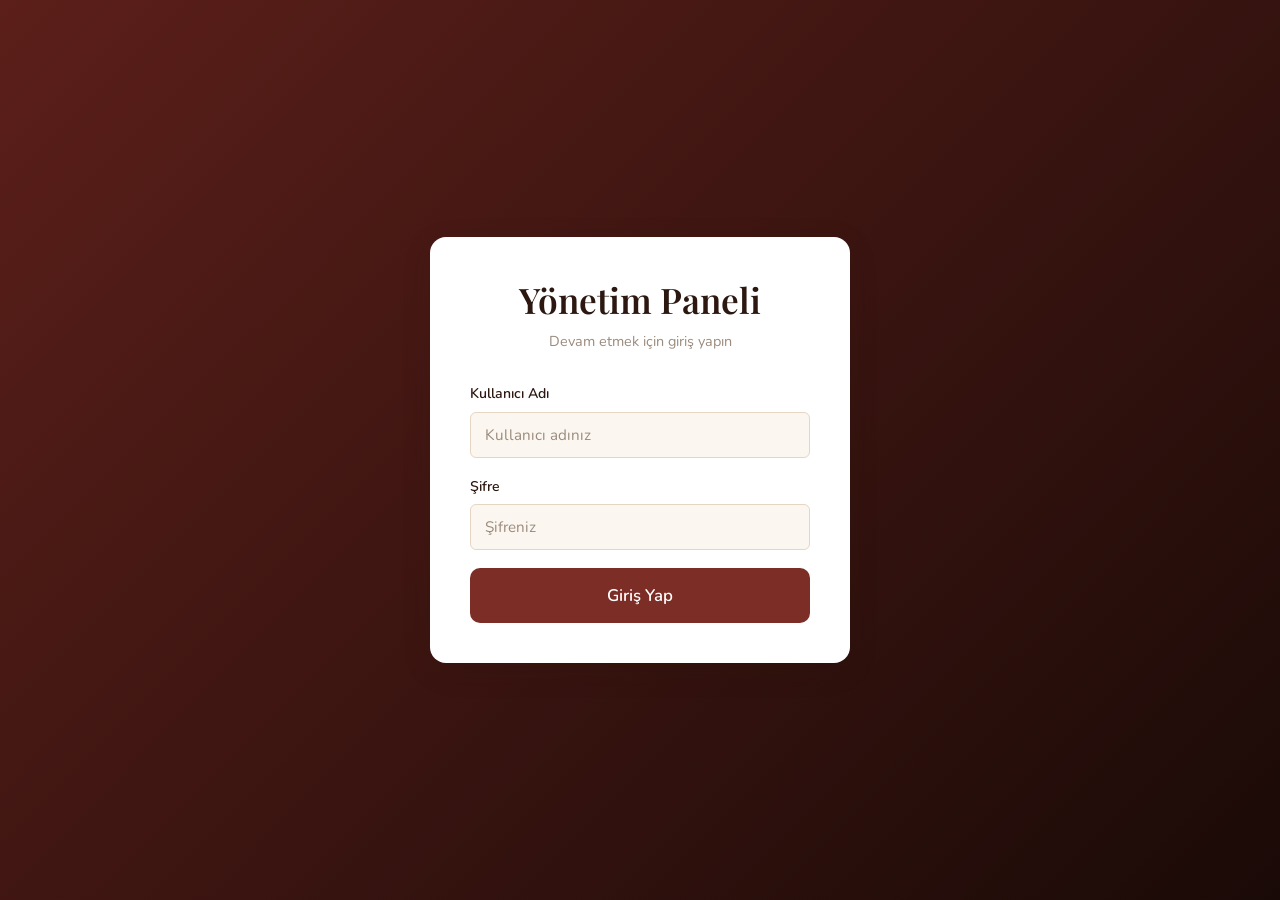
==== commit 5629a16e: "Integrate Firebase sync and refactor admin auth Add Firebase Realtime Database sync and cloud-ready " ====
--- a/violette-y0netim-p4nel.html
+++ b/violette-y0netim-p4nel.html
@@ -23,25 +23,6 @@
             <h2>Yönetim Paneli</h2>
             <p class="subtitle">Devam etmek için giriş yapın</p>
 
-            <!-- İLK KURULUM -->
-            <div id="setup-section" style="display:none;">
-                <p style="font-size:0.9rem;color:var(--text-light);margin-bottom:16px;">İlk kurulum: Yönetici bilgilerinizi belirleyin.</p>
-                <div class="form-group">
-                    <label>Kullanıcı Adı <span class="required">*</span></label>
-                    <input type="text" class="form-input" id="setup-username" placeholder="Kullanıcı adı" maxlength="50" autocomplete="off">
-                </div>
-                <div class="form-group">
-                    <label>Şifre <span class="required">*</span></label>
-                    <input type="password" class="form-input" id="setup-password" placeholder="Güçlü bir şifre belirleyin" maxlength="100" autocomplete="new-password">
-                </div>
-                <div class="form-group">
-                    <label>Şifre Tekrar <span class="required">*</span></label>
-                    <input type="password" class="form-input" id="setup-password2" placeholder="Şifrenizi tekrar girin" maxlength="100" autocomplete="new-password">
-                </div>
-                <div class="login-error" id="setup-error"></div>
-                <button class="btn btn-primary btn-block btn-lg" id="setup-btn" type="button">Kurulumu Tamamla</button>
-            </div>
-
             <!-- GİRİŞ FORMU -->
             <form id="login-form" style="display:none;" autocomplete="off">
                 <div class="login-error" id="login-error"></div>
@@ -197,6 +178,15 @@
                         <label>WhatsApp Numara (ülke kodu ile, boşluksuz)</label>
                         <input type="text" class="form-input" id="setting-whatsapp" maxlength="20" placeholder="905XXXXXXXXX">
                     </div>
+
+                    <h3 style="margin:24px 0 16px;">Veritabanı Bağlantısı</h3>
+                    <div class="form-group">
+                        <label>Firebase Realtime Database URL</label>
+                        <input type="url" class="form-input" id="setting-firebase-url" maxlength="200" placeholder="https://proje-adi-default-rtdb.firebaseio.com">
+                        <span class="form-hint">Bu alan doldurulduğunda ürünler bulutta saklanır ve tüm ziyaretçilere görünür.</span>
+                    </div>
+                    <div id="firebase-status" style="margin-bottom:16px;"></div>
+
                     <h3 style="margin:24px 0 16px;">Hakkımızda İçeriği</h3>
                     <div class="form-group">
                         <label>Hikaye</label>
